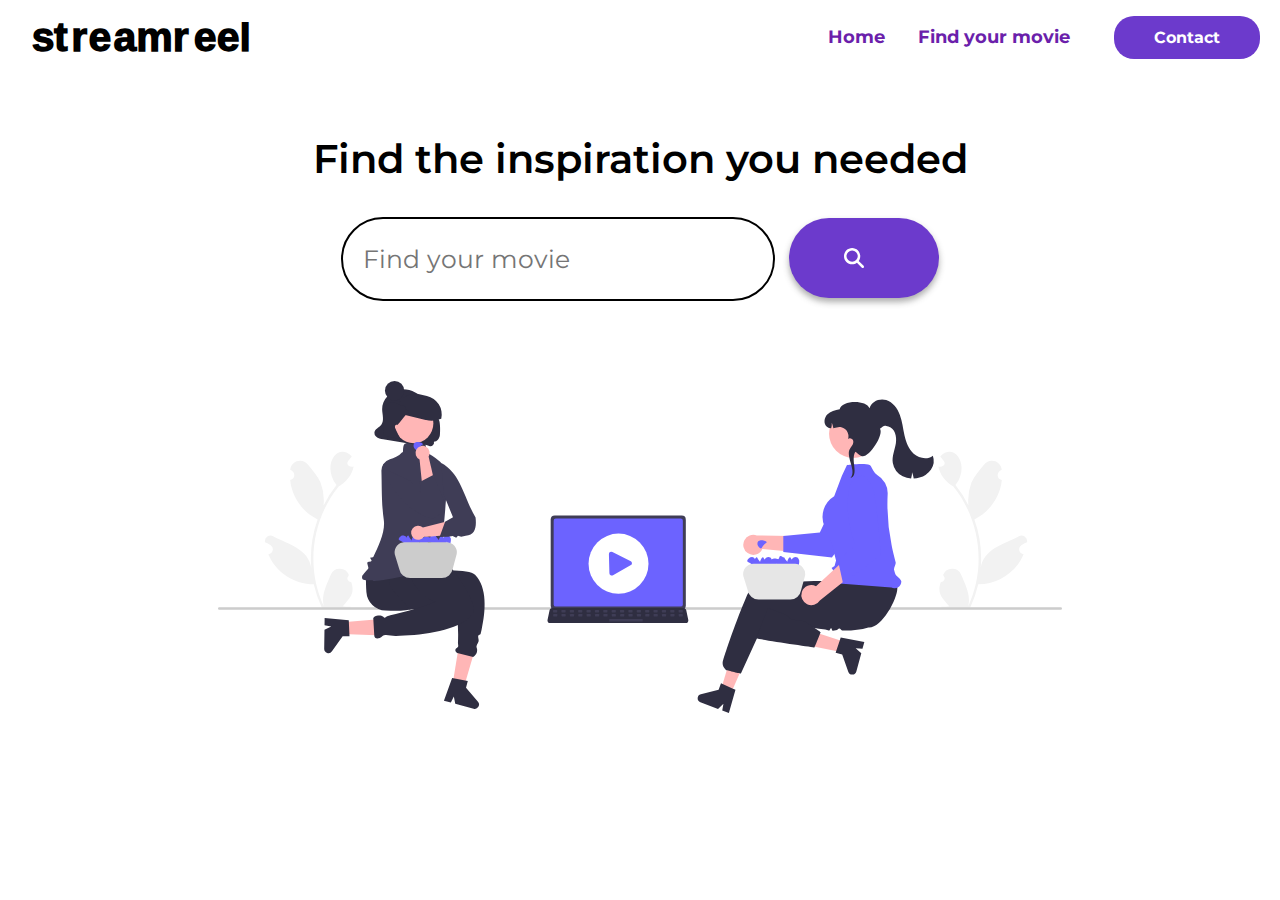
==== index.html @ 1ff20220 "searchSpinner" ====
<!DOCTYPE html>
<html lang="en">

<head>
    <meta charset="UTF-8">
    <meta name="viewport" content="width=device-width, initial-scale=1.0">
    <title>Stream Reel</title>
    <link rel="stylesheet" href="./styles.css">
</head>


<body>

    <div class="navbar">
        <div class="logo">
            <img src="./assets/SRtextlogo.svg" alt="Stream Reel Logo" />
        </div>
        <ul class="nav-links">
            <li class="home-link"><a href="#home">Home</a></li>
            <li class="find-movie"><a href="#find-your-movie">Find your movie</a></li>
        </ul>
        <div class="contact-button">
            <a href="#contact">Contact</a>
        </div>
    </div>
    <section>
        <div class="landing-page">
            <div class="header-landing">
                <h1 class="header-search">Find the inspiration you needed</h1>
            </div>
            <div class="search-bar">
                <input class="input-search" placeholder="Find your movie">
                <button class="search-button">
                    <svg xmlns="http://www.w3.org/2000/svg"
                        viewBox="0 0 512 512"><!--!Font Awesome Free 6.7.1 by @fontawesome - https://fontawesome.com License - https://fontawesome.com/license/free Copyright 2024 Fonticons, Inc.-->
                        <path
                            d="M416 208c0 45.9-14.9 88.3-40 122.7L502.6 457.4c12.5 12.5 12.5 32.8 0 45.3s-32.8 12.5-45.3 0L330.7 376c-34.4 25.2-76.8 40-122.7 40C93.1 416 0 322.9 0 208S93.1 0 208 0S416 93.1 416 208zM208 352a144 144 0 1 0 0-288 144 144 0 1 0 0 288z" />
                    </svg>
                    <div class="fa-spinner">
                        <svg xmlns="http://www.w3.org/2000/svg"
                            viewBox="0 0 512 512"><!--!Font Awesome Free 6.7.1 by @fontawesome - https://fontawesome.com License - https://fontawesome.com/license/free Copyright 2024 Fonticons, Inc.-->
                            <path
                                d="M304 48a48 48 0 1 0 -96 0 48 48 0 1 0 96 0zm0 416a48 48 0 1 0 -96 0 48 48 0 1 0 96 0zM48 304a48 48 0 1 0 0-96 48 48 0 1 0 0 96zm464-48a48 48 0 1 0 -96 0 48 48 0 1 0 96 0zM142.9 437A48 48 0 1 0 75 369.1 48 48 0 1 0 142.9 437zm0-294.2A48 48 0 1 0 75 75a48 48 0 1 0 67.9 67.9zM369.1 437A48 48 0 1 0 437 369.1 48 48 0 1 0 369.1 437z" />
                        </svg>
                    </div>
                    <div class="search-btn--loading">
                    </div>
            </div>
            </button>

            <div>
                <img class="movienight-img" src="./assets/undraw_movie_night_re_9umk.svg" alt="">
            </div>
        </div>



    </section>



</body>

</html>
---- styles.css ----
@import url(https://fonts.googleapis.com/css?family=Montserrat);

* {
  margin: 0;
  padding: 0;
  font-family: "Montserrat", sans-serif;
}

.header__movie-finder {
  color: darkblue;
}

/* 

NAVIGATION

 */

/* General styles */
body {
  margin: 0;
  font-family: Arial, sans-serif;
}

/* Navbar container */
.navbar {
  display: flex;
  align-items: center;
  padding: 10px 20px;
  background-color: #fff;
}

.logo {
  width: 100%;
  height: 30px;
  display: flex;
  padding: 12px;
}

/* Navigation links */
.nav-links {
  list-style: none;
  display: flex;
  align-items: center;
  justify-content: space-evenly;
  width: 100%;
  max-width: 300px;
  margin: 0;
  padding: 12px;
}

.nav-links li {
  font-size: 18px;
}

.nav-links a {
  text-decoration: none;
  color: #6b1fab;
  font-weight: bold;
  transition: color 0.3s ease;
}

.nav-links:after {
  background-color: #0a1f44;
  transition: all 0.25s cubic-bezier(0.694, 0.048, 0.335, 1);
  content: "";
  position: absolute;
  bottom: -3px;
  right: 0;
  left: auto;
  width: 0;
  height: 3px;
  z-index: 2;
}

.home-link {
  padding-right: 6px;
}

.find-movie {
  padding-right: 6px;
}

.nav-links a:hover {
  color: #000; /* Black on hover */
}

.contact-button a {
  text-decoration: none;
  color: #fff;
  background-color: #6c3acc; /* Purple background */
  padding: 12px 40px;
  border-radius: 20px; /* Rounded button */
  font-weight: bold;
  transition: background-color 0.3s ease;
}

.contact-button a:hover {
  background-color: #50138b; /* Darker purple on hover */
}

/* 

Landing page

 */

.landing-page {
  display: flex;
  flex-direction: column;
  text-align: center;
  justify-content: center;
  align-items: center;
}

.header-landing {
  font-size: 40px;
  margin-top: 60px;
  margin-bottom: 30px;
}

.header-search {
  font-size: 40px;
  font-weight: 600;
  margin-bottom: 4px;
}

.input-search {
  width: 400px;
  padding: 10px 15px;
  height: 60px;
  border: 2px solid;
  border-radius: 50px;
  font-size: 25px;
  text-indent: 5px;
  align-items: center;
}

.search-button {
  width: 150px;
  background-color: #6c3acc;
  border: none;
  border-radius: 50px;
  margin-left: 10px;
  padding: 12px 24px;
  padding-top: 30px;
  padding-bottom: 30px;
  display: inline-flex;
  align-items: center;
  justify-content: center;
  cursor: pointer;
  box-shadow: 0 4px 6px rgba(54, 54, 54, 0.408);
}

.search-button svg {
  fill: white;
  width: 20px;
  height: 20px;
  z-index: 1000;
}

.search-button:hover {
  background-color: #5b2eb3;
}

.search-button:active {
  transform: scale(0.95);
}

.movienight-img {
  margin-top: 80px;
}

.fa-spinner {
  width: 20px;
  height: 20px;
  animation: spinner 750ms infinite linear;
  z-index: -1;
}

@keyframes spinner {
  0% {
    transform: rotate(0);
  }

  100% {
    transform: rotate(360deg);
  }
}

.search-btn--loading {
  background-color: #5b2eb3;
  font-size: 20px;
  color: white;
  z-index: -1;
}

.search-btn--success {
  background-color: #5b2eb3;
  font-weight: 700;
  text-align: center;
  z-index: -1;
}
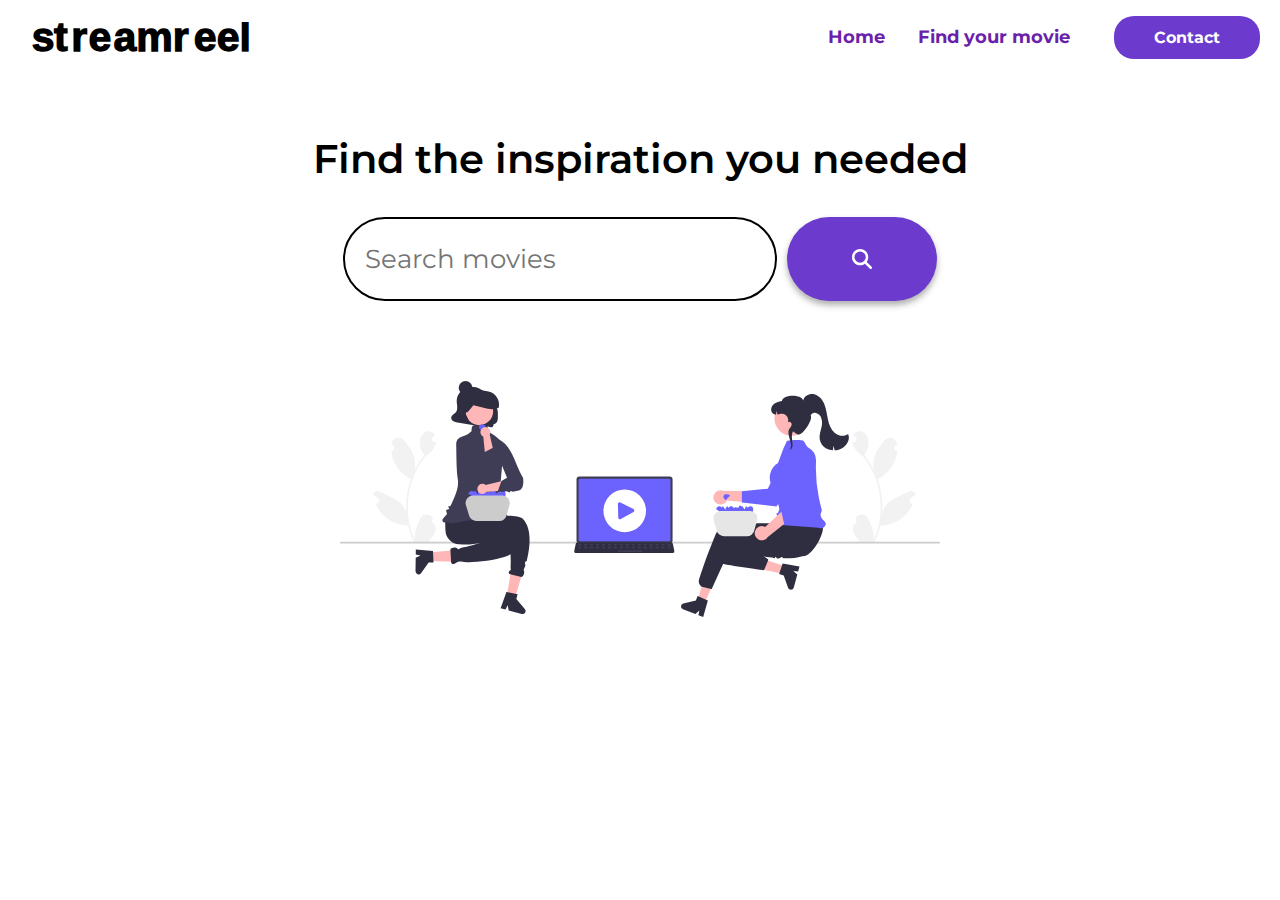
==== commit 4f6c3a31: "searchSpinnerFix" ====
--- a/index.html
+++ b/index.html
@@ -6,6 +6,7 @@
     <meta name="viewport" content="width=device-width, initial-scale=1.0">
     <title>Stream Reel</title>
     <link rel="stylesheet" href="./styles.css">
+
 </head>
 
 
@@ -28,37 +29,31 @@
             <div class="header-landing">
                 <h1 class="header-search">Find the inspiration you needed</h1>
             </div>
-            <div class="search-bar">
-                <input class="input-search" placeholder="Find your movie">
+
+
+            <div class="search-container">
+                <div class="search-bar">
+                    <input class="input-search" placeholder="Search movies">
+                </div>
                 <button class="search-button">
-                    <svg xmlns="http://www.w3.org/2000/svg"
+                    <svg class="search-icon" xmlns="http://www.w3.org/2000/svg"
                         viewBox="0 0 512 512"><!--!Font Awesome Free 6.7.1 by @fontawesome - https://fontawesome.com License - https://fontawesome.com/license/free Copyright 2024 Fonticons, Inc.-->
                         <path
                             d="M416 208c0 45.9-14.9 88.3-40 122.7L502.6 457.4c12.5 12.5 12.5 32.8 0 45.3s-32.8 12.5-45.3 0L330.7 376c-34.4 25.2-76.8 40-122.7 40C93.1 416 0 322.9 0 208S93.1 0 208 0S416 93.1 416 208zM208 352a144 144 0 1 0 0-288 144 144 0 1 0 0 288z" />
                     </svg>
-                    <div class="fa-spinner">
-                        <svg xmlns="http://www.w3.org/2000/svg"
-                            viewBox="0 0 512 512"><!--!Font Awesome Free 6.7.1 by @fontawesome - https://fontawesome.com License - https://fontawesome.com/license/free Copyright 2024 Fonticons, Inc.-->
-                            <path
-                                d="M304 48a48 48 0 1 0 -96 0 48 48 0 1 0 96 0zm0 416a48 48 0 1 0 -96 0 48 48 0 1 0 96 0zM48 304a48 48 0 1 0 0-96 48 48 0 1 0 0 96zm464-48a48 48 0 1 0 -96 0 48 48 0 1 0 96 0zM142.9 437A48 48 0 1 0 75 369.1 48 48 0 1 0 142.9 437zm0-294.2A48 48 0 1 0 75 75a48 48 0 1 0 67.9 67.9zM369.1 437A48 48 0 1 0 437 369.1 48 48 0 1 0 369.1 437z" />
-                        </svg>
-                    </div>
-                    <div class="search-btn--loading">
-                    </div>
+                    <svg class="fa-spinner" xmlns="http://www.w3.org/2000/svg"
+                        viewBox="0 0 512 512"><!--!Font Awesome Free 6.7.1 by @fontawesome - https://fontawesome.com License - https://fontawesome.com/license/free Copyright 2024 Fonticons, Inc.-->
+                        <path
+                            d="M304 48a48 48 0 1 0 -96 0 48 48 0 1 0 96 0zm0 416a48 48 0 1 0 -96 0 48 48 0 1 0 96 0zM48 304a48 48 0 1 0 0-96 48 48 0 1 0 0 96zm464-48a48 48 0 1 0 -96 0 48 48 0 1 0 96 0zM142.9 437A48 48 0 1 0 75 369.1 48 48 0 1 0 142.9 437zm0-294.2A48 48 0 1 0 75 75a48 48 0 1 0 67.9 67.9zM369.1 437A48 48 0 1 0 437 369.1 48 48 0 1 0 369.1 437z" />
+                    </svg>
+                </button>
             </div>
-            </button>
-
             <div>
                 <img class="movienight-img" src="./assets/undraw_movie_night_re_9umk.svg" alt="">
             </div>
         </div>
-
-
-
     </section>
-
-
-
+    <script src="./index.js"></script>
 </body>
 
 </html>--- a/styles.css
+++ b/styles.css
@@ -131,12 +131,18 @@
   height: 60px;
   border: 2px solid;
   border-radius: 50px;
-  font-size: 25px;
+  font-size: 26px;
   text-indent: 5px;
   align-items: center;
 }
 
+.search-container {
+  display: flex;
+  position: relative;
+}
+
 .search-button {
+  position: relative;
   width: 150px;
   background-color: #6c3acc;
   border: none;
@@ -150,13 +156,14 @@
   justify-content: center;
   cursor: pointer;
   box-shadow: 0 4px 6px rgba(54, 54, 54, 0.408);
-}
-
-.search-button svg {
+  overflow: hidden;
+}
+
+.search-icon {
+  position: absolute;
   fill: white;
   width: 20px;
   height: 20px;
-  z-index: 1000;
 }
 
 .search-button:hover {
@@ -167,15 +174,21 @@
   transform: scale(0.95);
 }
 
-.movienight-img {
-  margin-top: 80px;
-}
-
 .fa-spinner {
+  fill: white;
   width: 20px;
   height: 20px;
   animation: spinner 750ms infinite linear;
-  z-index: -1;
+  position: absolute;
+  display: none;
+}
+
+.show-spinner {
+  display: block;
+}
+
+.hide-icon {
+  display: none;
 }
 
 @keyframes spinner {
@@ -188,16 +201,7 @@
   }
 }
 
-.search-btn--loading {
-  background-color: #5b2eb3;
-  font-size: 20px;
-  color: white;
-  z-index: -1;
-}
-
-.search-btn--success {
-  background-color: #5b2eb3;
-  font-weight: 700;
-  text-align: center;
-  z-index: -1;
-}
+.movienight-img {
+  width: 600px;
+  margin-top: 80px;
+}
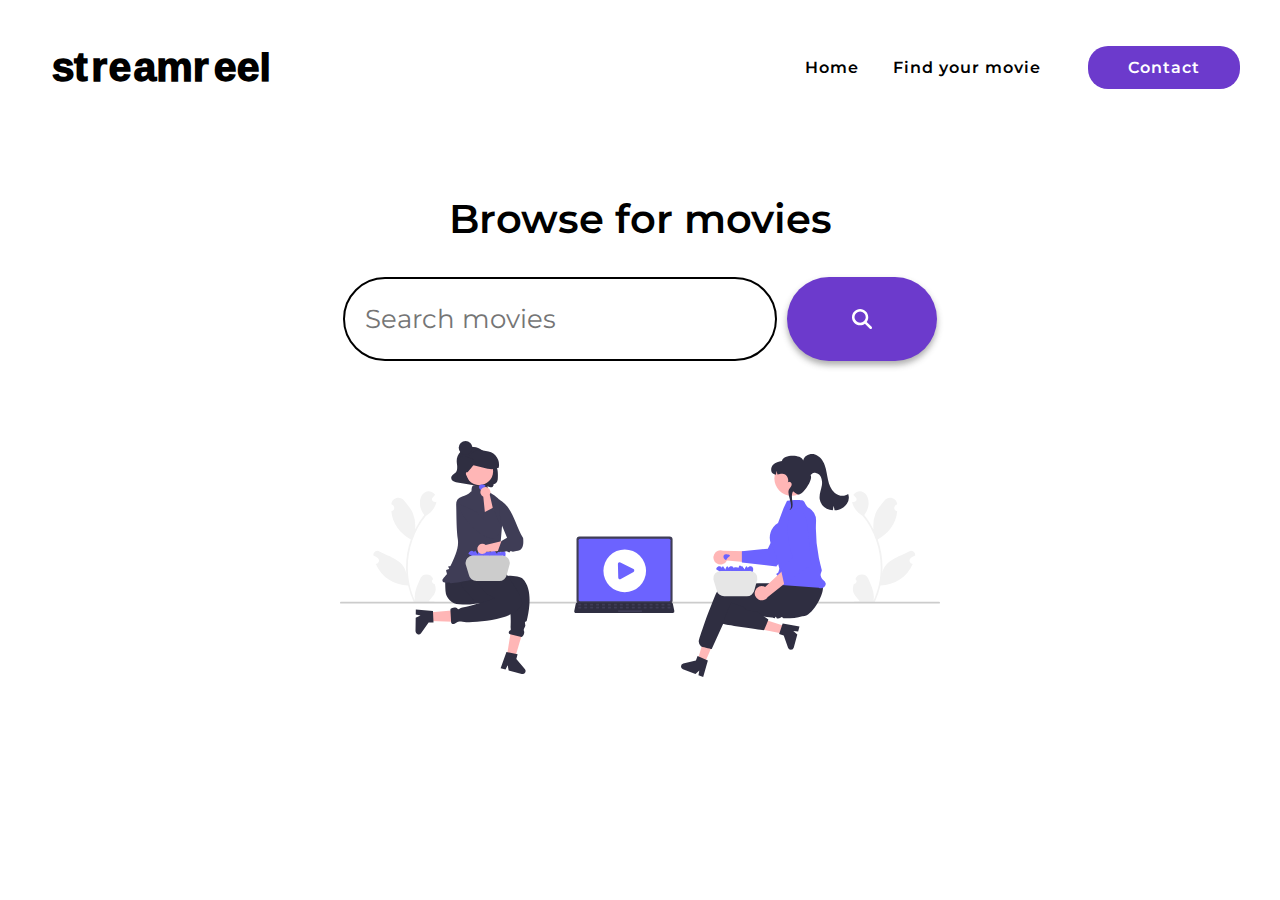
==== commit 7d83a026: "gitUpdate.1.10" ====
--- a/index.html
+++ b/index.html
@@ -6,7 +6,6 @@
     <meta name="viewport" content="width=device-width, initial-scale=1.0">
     <title>Stream Reel</title>
     <link rel="stylesheet" href="./styles.css">
-
 </head>
 
 
@@ -18,7 +17,7 @@
         </div>
         <ul class="nav-links">
             <li class="home-link"><a href="#home">Home</a></li>
-            <li class="find-movie"><a href="#find-your-movie">Find your movie</a></li>
+            <li class="find-movie"><a href="#find-your-movie" target="_blank">Find your movie</a></li>
         </ul>
         <div class="contact-button">
             <a href="#contact">Contact</a>
@@ -27,7 +26,7 @@
     <section>
         <div class="landing-page">
             <div class="header-landing">
-                <h1 class="header-search">Find the inspiration you needed</h1>
+                <h1 class="header-search">Browse for movies</h1>
             </div>
 
 
@@ -53,6 +52,20 @@
             </div>
         </div>
     </section>
+
+
+    <section id="search">
+        <div class="progress-bar">
+            <div class="progress-bar-track"></div>
+            <div class="progress-bar-fill"></div>
+            <div class="progress-bar-buffer"></div>
+        </div>
+        <div id="filter" class="content-wrapper">
+            <h1 class="search-info"></h1>
+        </div>
+    </section>
+
+
     <script src="./index.js"></script>
 </body>
 
--- a/styles.css
+++ b/styles.css
@@ -17,16 +17,22 @@
  */
 
 /* General styles */
+
 body {
   margin: 0;
   font-family: Arial, sans-serif;
 }
 
 /* Navbar container */
+
 .navbar {
-  display: flex;
-  align-items: center;
-  padding: 10px 20px;
+  position: relative;
+  align-items: center;
+  z-index: 2;
+  position: relative;
+  display: flex;
+  align-items: center;
+  padding: 40px 40px;
   background-color: #fff;
 }
 
@@ -38,7 +44,10 @@
 }
 
 /* Navigation links */
+
 .nav-links {
+  font-weight: lighter;
+  letter-spacing: 1px;
   list-style: none;
   display: flex;
   align-items: center;
@@ -50,14 +59,14 @@
 }
 
 .nav-links li {
-  font-size: 18px;
+  font-size: 16px;
 }
 
 .nav-links a {
   text-decoration: none;
-  color: #6b1fab;
-  font-weight: bold;
+  color: #000000;
   transition: color 0.3s ease;
+  font-weight: 600;
 }
 
 .nav-links:after {
@@ -82,21 +91,25 @@
 }
 
 .nav-links a:hover {
-  color: #000; /* Black on hover */
+  color: #a574ff; /* Black on hover */
 }
 
 .contact-button a {
+  font-size: 16px;
+  font-weight: 600;
   text-decoration: none;
   color: #fff;
   background-color: #6c3acc; /* Purple background */
   padding: 12px 40px;
   border-radius: 20px; /* Rounded button */
-  font-weight: bold;
-  transition: background-color 0.3s ease;
+  letter-spacing: 1px;
+  transition: 1s ease;
 }
 
 .contact-button a:hover {
-  background-color: #50138b; /* Darker purple on hover */
+  background-color: #a574ff; /* Darker purple on hover */
+  transition: 0.5s ease-out;
+  font-weight: 700;
 }
 
 /* 
@@ -205,3 +218,44 @@
   width: 600px;
   margin-top: 80px;
 }
+
+/* Find your movie  */
+
+.overlay {
+  background-repeat: no-repeat;
+  background-position: 50%;
+  background-size: cover;
+  background-attachment: fixed;
+  width: 100%;
+  position: absolute;
+  top: 0;
+  left: 0;
+  bottom: 0;
+  right: 0;
+  z-index: 1;
+}
+
+.progress-bar {
+  position: absolute;
+  top: 0px;
+  left: 0px;
+  right: 0px;
+}
+
+.progress-bar-track {
+  left: -150%;
+  animation: b 2s linear infinite;
+}
+
+/* Search */
+
+.search {
+  display: flex;
+  position: absolute;
+  padding: 40px 20px;
+  flex-direction: column;
+}
+
+.filter {
+  padding: 0 20px;
+}
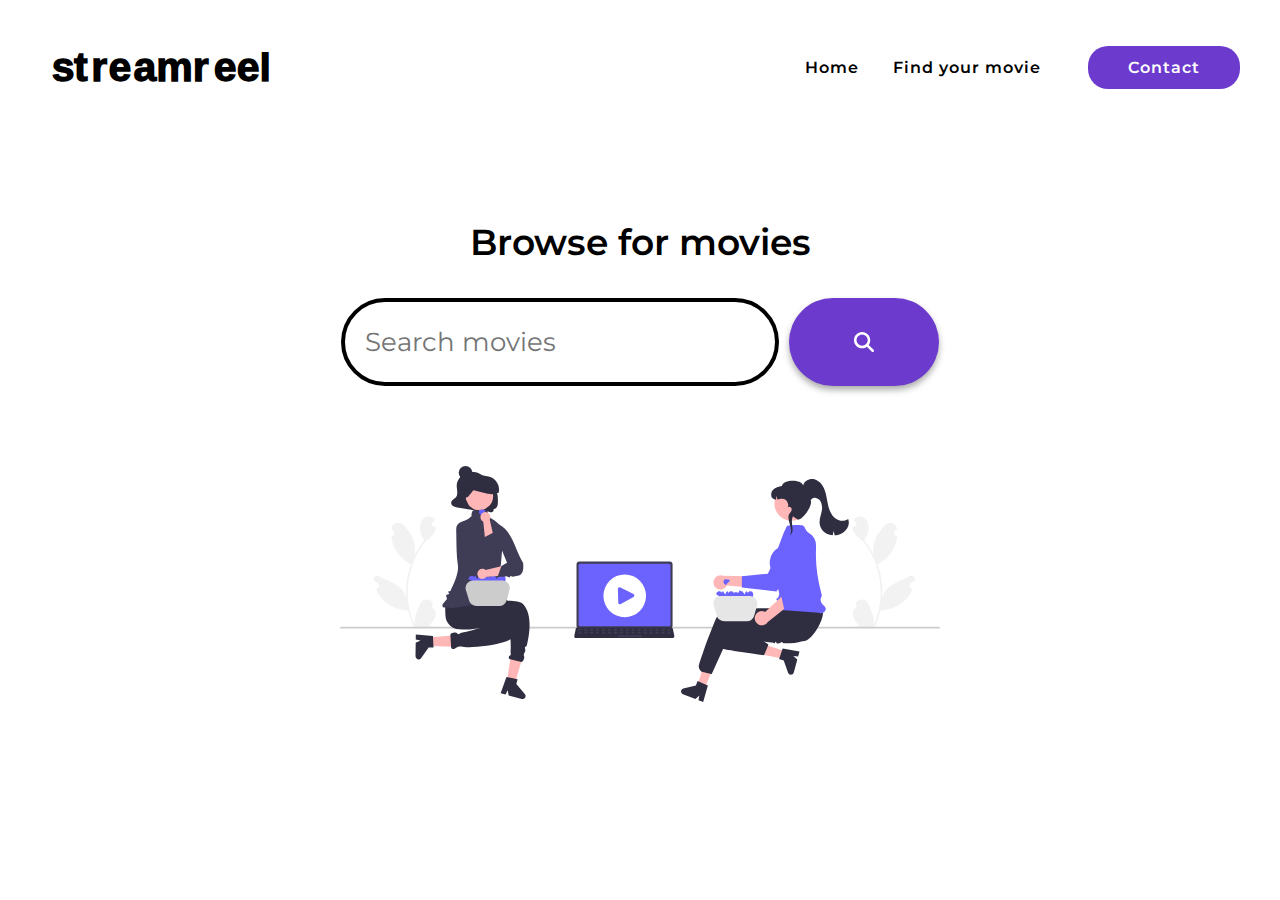
==== commit 2992ba48: "gitUpdate.1.13.3" ====
--- a/index.html
+++ b/index.html
@@ -10,63 +10,66 @@
 
 
 <body>
+    <div id="app">
 
-    <div class="navbar">
-        <div class="logo">
-            <img src="./assets/SRtextlogo.svg" alt="Stream Reel Logo" />
+        <div class="navbar">
+            <div class="logo">
+                <img src="./assets/SRtextlogo.svg" alt="Stream Reel Logo" />
+            </div>
+            <ul class="nav-links">
+                <li class="home-link"><a href="#home">Home</a></li>
+                <li class="find-movie"><a href="/find-movie.html" target="_blank">Find your movie</a></li>
+            </ul>
+            <div class="contact-button">
+                <a href="#contact">Contact</a>
+            </div>
         </div>
-        <ul class="nav-links">
-            <li class="home-link"><a href="#home">Home</a></li>
-            <li class="find-movie"><a href="#find-your-movie" target="_blank">Find your movie</a></li>
-        </ul>
-        <div class="contact-button">
-            <a href="#contact">Contact</a>
-        </div>
-    </div>
-    <section>
-        <div class="landing-page">
-            <div class="header-landing">
-                <h1 class="header-search">Browse for movies</h1>
+        <section>
+            <div class="landing-page">
+                <div class="header-landing">
+                    <h1 class="header-search">Browse for movies</h1>
+                </div>
+
+
+                <div class="search-container">
+                    <div class="search-bar">
+                        <input class="input-search" placeholder="Search movies">
+                    </div>
+                    <button class="search-button">
+                        <svg class="search-icon" xmlns="http://www.w3.org/2000/svg"
+                            viewBox="0 0 512 512"><!--!Font Awesome Free 6.7.1 by @fontawesome - https://fontawesome.com License - https://fontawesome.com/license/free Copyright 2024 Fonticons, Inc.-->
+                            <path
+                                d="M416 208c0 45.9-14.9 88.3-40 122.7L502.6 457.4c12.5 12.5 12.5 32.8 0 45.3s-32.8 12.5-45.3 0L330.7 376c-34.4 25.2-76.8 40-122.7 40C93.1 416 0 322.9 0 208S93.1 0 208 0S416 93.1 416 208zM208 352a144 144 0 1 0 0-288 144 144 0 1 0 0 288z" />
+                        </svg>
+                        <svg class="fa-spinner" xmlns="http://www.w3.org/2000/svg"
+                            viewBox="0 0 512 512"><!--!Font Awesome Free 6.7.1 by @fontawesome - https://fontawesome.com License - https://fontawesome.com/license/free Copyright 2024 Fonticons, Inc.-->
+                            <path
+                                d="M304 48a48 48 0 1 0 -96 0 48 48 0 1 0 96 0zm0 416a48 48 0 1 0 -96 0 48 48 0 1 0 96 0zM48 304a48 48 0 1 0 0-96 48 48 0 1 0 0 96zm464-48a48 48 0 1 0 -96 0 48 48 0 1 0 96 0zM142.9 437A48 48 0 1 0 75 369.1 48 48 0 1 0 142.9 437zm0-294.2A48 48 0 1 0 75 75a48 48 0 1 0 67.9 67.9zM369.1 437A48 48 0 1 0 437 369.1 48 48 0 1 0 369.1 437z" />
+                        </svg>
+                    </button>
+                </div>
+                <div>
+                    <img class="movienight-img" src="./assets/undraw_movie_night_re_9umk.svg" alt="">
+                </div>
+                <div class="user-list"></div>
             </div>
 
-
-            <div class="search-container">
-                <div class="search-bar">
-                    <input class="input-search" placeholder="Search movies">
-                </div>
-                <button class="search-button">
-                    <svg class="search-icon" xmlns="http://www.w3.org/2000/svg"
-                        viewBox="0 0 512 512"><!--!Font Awesome Free 6.7.1 by @fontawesome - https://fontawesome.com License - https://fontawesome.com/license/free Copyright 2024 Fonticons, Inc.-->
-                        <path
-                            d="M416 208c0 45.9-14.9 88.3-40 122.7L502.6 457.4c12.5 12.5 12.5 32.8 0 45.3s-32.8 12.5-45.3 0L330.7 376c-34.4 25.2-76.8 40-122.7 40C93.1 416 0 322.9 0 208S93.1 0 208 0S416 93.1 416 208zM208 352a144 144 0 1 0 0-288 144 144 0 1 0 0 288z" />
-                    </svg>
-                    <svg class="fa-spinner" xmlns="http://www.w3.org/2000/svg"
-                        viewBox="0 0 512 512"><!--!Font Awesome Free 6.7.1 by @fontawesome - https://fontawesome.com License - https://fontawesome.com/license/free Copyright 2024 Fonticons, Inc.-->
-                        <path
-                            d="M304 48a48 48 0 1 0 -96 0 48 48 0 1 0 96 0zm0 416a48 48 0 1 0 -96 0 48 48 0 1 0 96 0zM48 304a48 48 0 1 0 0-96 48 48 0 1 0 0 96zm464-48a48 48 0 1 0 -96 0 48 48 0 1 0 96 0zM142.9 437A48 48 0 1 0 75 369.1 48 48 0 1 0 142.9 437zm0-294.2A48 48 0 1 0 75 75a48 48 0 1 0 67.9 67.9zM369.1 437A48 48 0 1 0 437 369.1 48 48 0 1 0 369.1 437z" />
-                    </svg>
-                </button>
-            </div>
-            <div>
-                <img class="movienight-img" src="./assets/undraw_movie_night_re_9umk.svg" alt="">
-            </div>
-        </div>
-    </section>
+        </section>
 
 
-    <section id="search">
-        <div class="progress-bar">
-            <div class="progress-bar-track"></div>
-            <div class="progress-bar-fill"></div>
-            <div class="progress-bar-buffer"></div>
-        </div>
-        <div id="filter" class="content-wrapper">
-            <h1 class="search-info"></h1>
-        </div>
-    </section>
+        <section id="search">
+            <div class="progress-bar">
+                <div class="progress-bar-track"></div>
+                <div class="progress-bar-fill"></div>
+                <div class="progress-bar-buffer"></div>
+            </div>
+            <div id="filter" class="content-wrapper">
+                <h1 class="search-info"></h1>
+            </div>
+        </section>
+        <script src="./index.js"></script>
 
-
-    <script src="./index.js"></script>
+    </div>
 </body>
 
 </html>--- a/styles.css
+++ b/styles.css
@@ -32,6 +32,7 @@
   position: relative;
   display: flex;
   align-items: center;
+  margin-bottom: 26px;
   padding: 40px 40px;
   background-color: #fff;
 }
@@ -56,6 +57,10 @@
   max-width: 300px;
   margin: 0;
   padding: 12px;
+}
+
+.find-movie-page .nav-links a {
+  color: white;
 }
 
 .nav-links li {
@@ -133,16 +138,21 @@
 }
 
 .header-search {
-  font-size: 40px;
+  font-size: 36px;
   font-weight: 600;
   margin-bottom: 4px;
+}
+
+.header-search2 {
+  color: white;
+  font-size: 36px;
 }
 
 .input-search {
   width: 400px;
   padding: 10px 15px;
   height: 60px;
-  border: 2px solid;
+  border: 4px solid;
   border-radius: 50px;
   font-size: 26px;
   text-indent: 5px;
@@ -152,6 +162,7 @@
 .search-container {
   display: flex;
   position: relative;
+  z-index: 2;
 }
 
 .search-button {
@@ -221,18 +232,25 @@
 
 /* Find your movie  */
 
-.overlay {
-  background-repeat: no-repeat;
-  background-position: 50%;
+.background-img {
+  background-image: url(./assets/violet.gradient.png);
+  position: absolute;
+  background-position: center;
   background-size: cover;
-  background-attachment: fixed;
   width: 100%;
+  height: 300%;
   position: absolute;
   top: 0;
   left: 0;
-  bottom: 0;
-  right: 0;
-  z-index: 1;
+  z-index: -1;
+}
+
+.user-list {
+  position: relative; /* Ensures it stays in the normal document flow */
+  z-index: 1; /* Ensures it appears above the background image */
+  margin-top: 80px; /* Adds space between the search bar and the results */
+  padding: 20px; /* Adds padding inside the container */
+  border-radius: 10px; /* Optional: Rounds the corners */
 }
 
 .progress-bar {
@@ -259,3 +277,37 @@
 .filter {
   padding: 0 20px;
 }
+
+/* Results Section */
+
+.results {
+  position: relative;
+  z-index: 1; /* Ensures it appears above the background image */
+  margin-top: 60px; /* Adds space between the search bar and the results */
+  padding: 20px; /* Adds padding inside the container */
+  border-radius: 10px; /* Optional: Rounds the corners */
+  max-width: 800px; /* Optional: Limits the width of the results container */
+  margin-left: auto;
+  margin-right: auto;
+}
+
+.user-list {
+  display: flex;
+  flex-wrap: wrap;
+  gap: 20px; /* Adds space between movie cards */
+  justify-content: center;
+}
+
+.user-card {
+  background-color: #fff;
+  border-radius: 10px;
+  box-shadow: 0 4px 6px rgba(0, 0, 0, 0.1);
+  padding: 15px;
+  width: 200px; /* Adjust the width as needed */
+  text-align: center;
+}
+
+.user-card img {
+  max-width: 100%;
+  border-radius: 5px;
+}
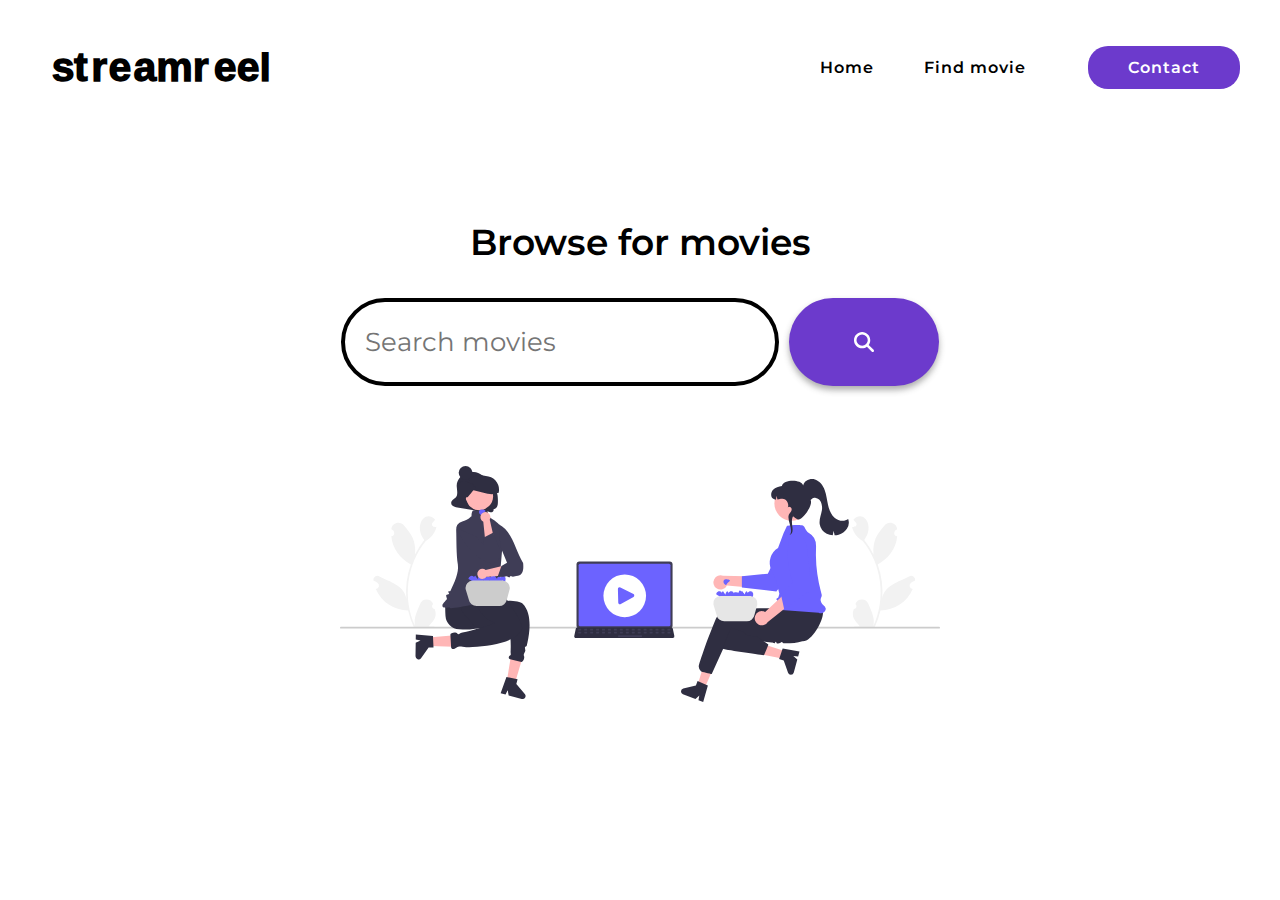
==== commit 90c49ae8: "gitUpdate.1.13.4" ====
--- a/index.html
+++ b/index.html
@@ -17,8 +17,8 @@
                 <img src="./assets/SRtextlogo.svg" alt="Stream Reel Logo" />
             </div>
             <ul class="nav-links">
-                <li class="home-link"><a href="#home">Home</a></li>
-                <li class="find-movie"><a href="/find-movie.html" target="_blank">Find your movie</a></li>
+                <li class="home-link"><a href="/index.html">Home</a></li>
+                <li class="find-movie"><a href="/find-movie.html" target="_blank">Find movie</a></li>
             </ul>
             <div class="contact-button">
                 <a href="#contact">Contact</a>
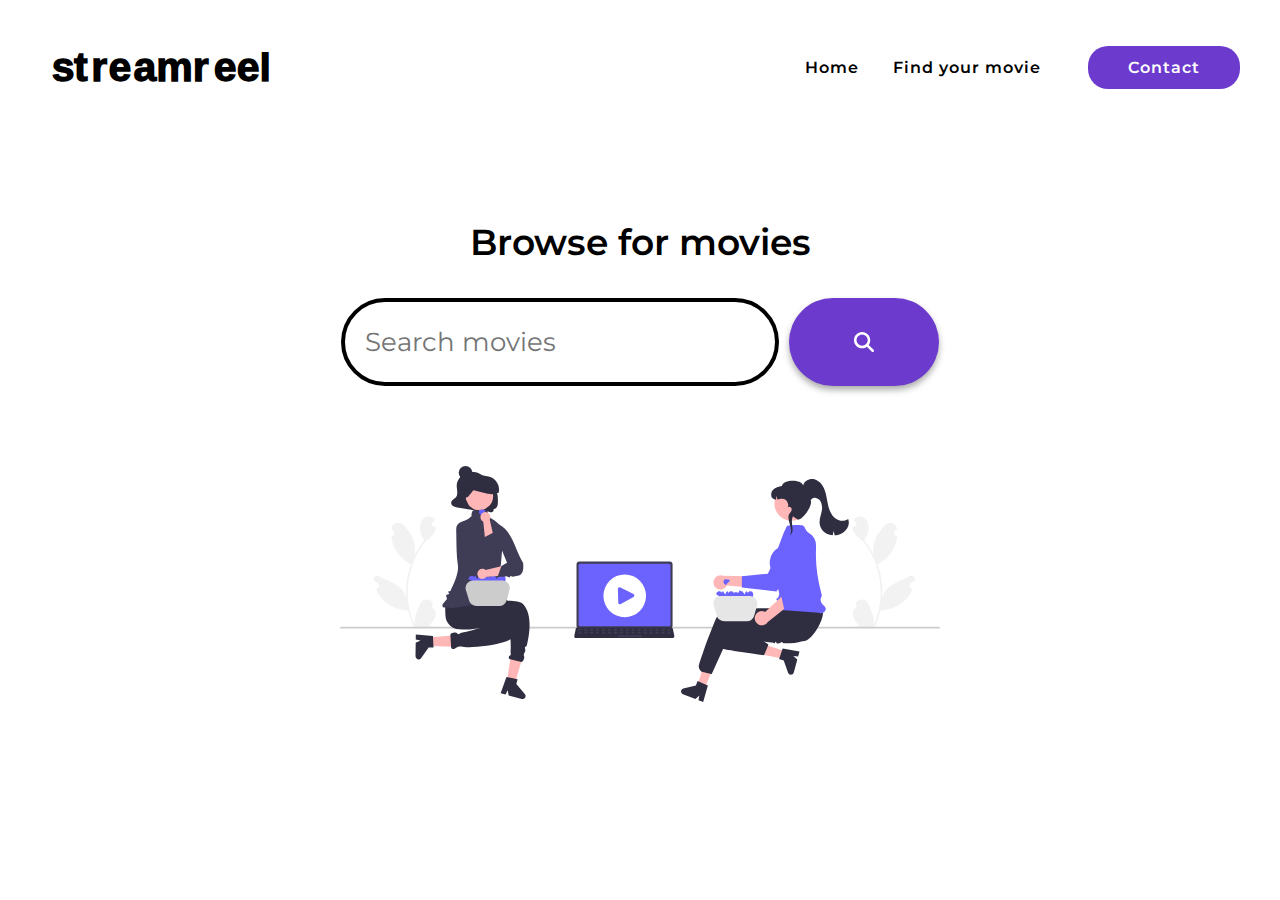
==== commit b70bf76d: "gitUpdate.1.13.5" ====
--- a/index.html
+++ b/index.html
@@ -18,7 +18,7 @@
             </div>
             <ul class="nav-links">
                 <li class="home-link"><a href="/index.html">Home</a></li>
-                <li class="find-movie"><a href="/find-movie.html" target="_blank">Find movie</a></li>
+                <li class="find-movie"><a href="/find-movie.html" target="_blank">Find your movie</a></li>
             </ul>
             <div class="contact-button">
                 <a href="#contact">Contact</a>
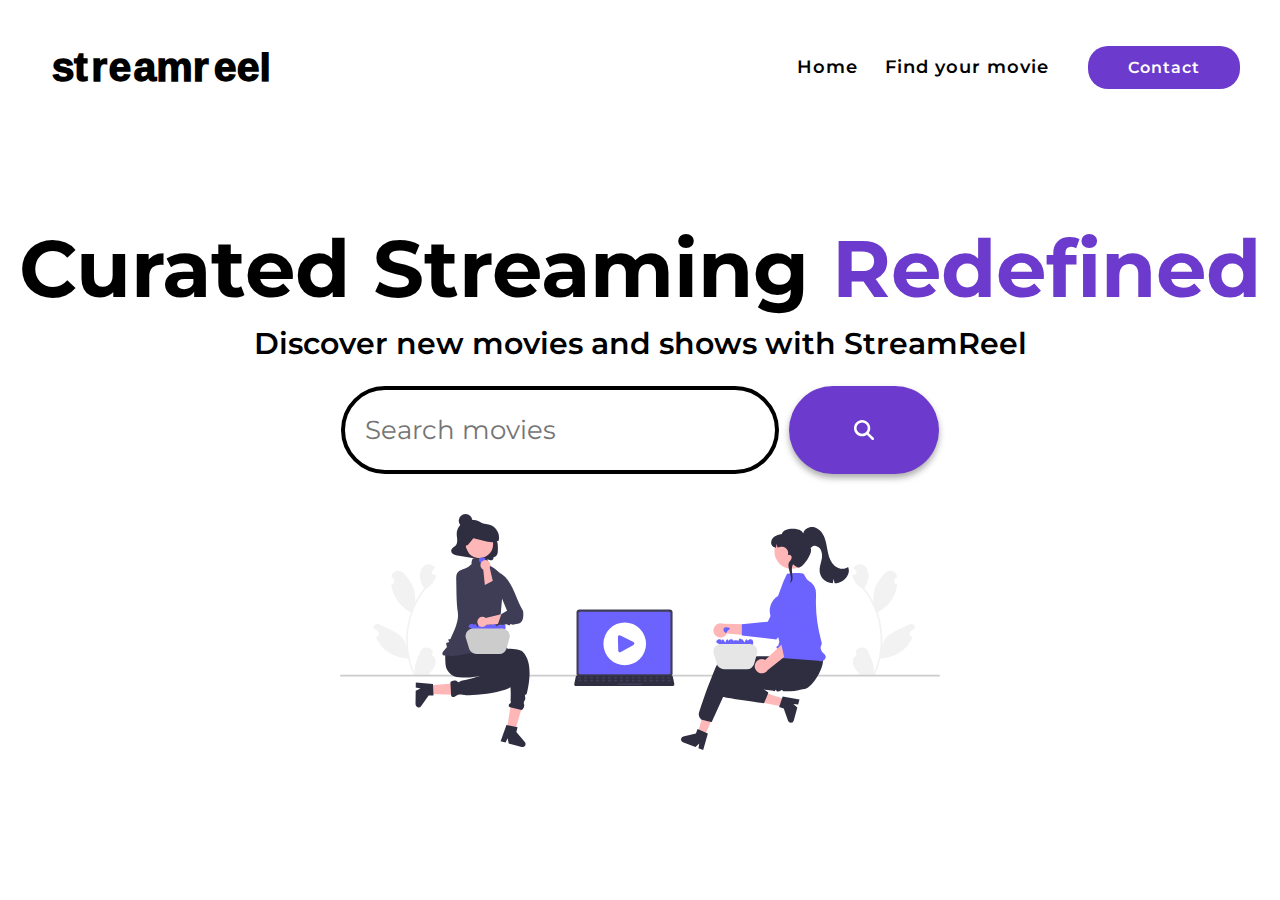
==== commit a2a6bcc3: "update1.15" ====
--- a/index.html
+++ b/index.html
@@ -4,14 +4,13 @@
 <head>
     <meta charset="UTF-8">
     <meta name="viewport" content="width=device-width, initial-scale=1.0">
-    <title>Stream Reel</title>
+    <title>StreamReel</title>
     <link rel="stylesheet" href="./styles.css">
 </head>
 
 
 <body>
     <div id="app">
-
         <div class="navbar">
             <div class="logo">
                 <img src="./assets/SRtextlogo.svg" alt="Stream Reel Logo" />
@@ -27,10 +26,9 @@
         <section>
             <div class="landing-page">
                 <div class="header-landing">
-                    <h1 class="header-search">Browse for movies</h1>
+                    <h1 class="header">Curated Streaming <span class="purple-text">Redefined</span></h1>
+                    <h1 class="header-search">Discover new movies and shows with StreamReel</h1>
                 </div>
-
-
                 <div class="search-container">
                     <div class="search-bar">
                         <input class="input-search" placeholder="Search movies">
--- a/styles.css
+++ b/styles.css
@@ -10,6 +10,14 @@
   color: darkblue;
 }
 
+.purple-text {
+  color: #6c3acc;
+}
+
+.bold-text {
+  font-weight: 800;
+}
+
 /* 
 
 NAVIGATION
@@ -38,6 +46,7 @@
 }
 
 .logo {
+  display: flex;
   width: 100%;
   height: 30px;
   display: flex;
@@ -68,6 +77,7 @@
 }
 
 .nav-links a {
+  font-size: 18px;
   text-decoration: none;
   color: #000000;
   transition: color 0.3s ease;
@@ -96,7 +106,7 @@
 }
 
 .nav-links a:hover {
-  color: #a574ff; /* Black on hover */
+  color: #a574ff;
 }
 
 .contact-button a {
@@ -104,15 +114,15 @@
   font-weight: 600;
   text-decoration: none;
   color: #fff;
-  background-color: #6c3acc; /* Purple background */
+  background-color: #6c3acc;
   padding: 12px 40px;
-  border-radius: 20px; /* Rounded button */
+  border-radius: 20px;
   letter-spacing: 1px;
   transition: 1s ease;
 }
 
 .contact-button a:hover {
-  background-color: #a574ff; /* Darker purple on hover */
+  background-color: #a574ff;
   transition: 0.5s ease-out;
   font-weight: 700;
 }
@@ -131,21 +141,31 @@
   align-items: center;
 }
 
+.header {
+  color: black;
+}
+
 .header-landing {
   font-size: 40px;
   margin-top: 60px;
-  margin-bottom: 30px;
+  margin-bottom: 20px;
+  animation: fadeIn 1.5s ease-in-out;
+}
+
+@keyframes fadeIn {
+  0% {
+    opacity: 0;
+  }
+  100% {
+    opacity: 1;
+  }
 }
 
 .header-search {
-  font-size: 36px;
+  font-size: 30px;
   font-weight: 600;
   margin-bottom: 4px;
-}
-
-.header-search2 {
-  color: white;
-  font-size: 36px;
+  margin-top: 8px;
 }
 
 .input-search {
@@ -163,6 +183,11 @@
   display: flex;
   position: relative;
   z-index: 2;
+}
+
+.search-bar {
+  position: relative;
+  display: flex;
 }
 
 .search-button {
@@ -183,6 +208,24 @@
   overflow: hidden;
 }
 
+.search-button2 {
+  position: relative;
+  width: 150px;
+  background-color: #ffffff;
+  border: none;
+  border-radius: 50px;
+  margin-left: 10px;
+  padding: 12px 24px;
+  padding-top: 30px;
+  padding-bottom: 30px;
+  display: inline-flex;
+  align-items: center;
+  justify-content: center;
+  cursor: pointer;
+  box-shadow: 0 4px 6px rgba(54, 54, 54, 0.408);
+  overflow: hidden;
+}
+
 .search-icon {
   position: absolute;
   fill: white;
@@ -227,7 +270,7 @@
 
 .movienight-img {
   width: 600px;
-  margin-top: 80px;
+  margin-top: 40px;
 }
 
 /* Find your movie  */
@@ -245,12 +288,20 @@
   z-index: -1;
 }
 
+.browse-movies {
+  font-size: 60px;
+  color: rgb(255, 255, 255);
+  z-index: 2;
+  margin-bottom: 16px;
+  margin-top: 30px;
+}
+
 .user-list {
-  position: relative; /* Ensures it stays in the normal document flow */
-  z-index: 1; /* Ensures it appears above the background image */
-  margin-top: 80px; /* Adds space between the search bar and the results */
-  padding: 20px; /* Adds padding inside the container */
-  border-radius: 10px; /* Optional: Rounds the corners */
+  position: relative;
+  z-index: 1;
+  margin-top: 80px;
+  padding: 20px;
+  border-radius: 10px;
 }
 
 .progress-bar {
@@ -280,21 +331,124 @@
 
 /* Results Section */
 
+.results-container {
+  position: relative;
+  z-index: 1;
+  margin-top: 100px;
+  padding: 20px;
+}
+
 .results {
   position: relative;
-  z-index: 1; /* Ensures it appears above the background image */
-  margin-top: 60px; /* Adds space between the search bar and the results */
-  padding: 20px; /* Adds padding inside the container */
-  border-radius: 10px; /* Optional: Rounds the corners */
-  max-width: 800px; /* Optional: Limits the width of the results container */
+  z-index: 1;
+  margin-top: 100px;
+  padding: 20px;
+  border-radius: 10px;
+  max-width: 1200px;
   margin-left: auto;
   margin-right: auto;
 }
 
+.search-results {
+  display: flex;
+  justify-content: space-between;
+}
+
+.slider-wrapper {
+  position: relative;
+  width: 100%;
+  max-width: 500px;
+  margin: 20px auto;
+}
+
+/* Range Slider Styling */
+input[type="range"] {
+  -webkit-appearance: none;
+  appearance: none;
+  width: 100%;
+  height: 8px;
+  background: transparent;
+  position: absolute;
+  top: 0;
+  left: 0;
+  pointer-events: none;
+  z-index: 2;
+}
+
+/* Thumb Styling */
+input[type="range"]::-webkit-slider-thumb {
+  -webkit-appearance: none;
+  appearance: none;
+  width: 20px;
+  height: 20px;
+  background: #6c3acc;
+  border-radius: 50%;
+  cursor: pointer;
+  pointer-events: auto;
+  position: relative;
+  z-index: 3;
+}
+
+input[type="range"]::-moz-range-thumb {
+  width: 20px;
+  height: 20px;
+  background: #6c3acc;
+  border-radius: 50%;
+  cursor: pointer;
+  pointer-events: auto;
+  position: relative;
+  z-index: 3;
+}
+
+.slider-wrapper::before {
+  content: "";
+  position: absolute;
+  top: 50%;
+  left: var(--min-thumb-position, 0);
+  right: calc(100% - var(--max-thumb-position, 100%));
+  height: 8px;
+  background: #b3a9bb;
+  border-radius: 5px;
+  transform: translateY(-50%);
+  z-index: 1;
+}
+
+#price-range {
+  width: 100%;
+}
+
+#min-year {
+  z-index: 4;
+}
+
+#max-year {
+  z-index: 3;
+}
+
+.slider {
+  position: absolute;
+  top: 50%;
+  left: 0;
+  right: 0;
+  height: 8px;
+  background: #ddd;
+  border-radius: 5px;
+  transform: translateY(-50%);
+  z-index: 0;
+}
+
+.year-filter {
+  display: flex;
+  flex-direction: column;
+  align-items: flex-start;
+  gap: 10px;
+  font-weight: 600;
+}
+
 .user-list {
   display: flex;
   flex-wrap: wrap;
-  gap: 20px; /* Adds space between movie cards */
+  gap: 20px;
   justify-content: center;
 }
 
@@ -303,7 +457,7 @@
   border-radius: 10px;
   box-shadow: 0 4px 6px rgba(0, 0, 0, 0.1);
   padding: 15px;
-  width: 200px; /* Adjust the width as needed */
+  width: 200px;
   text-align: center;
 }
 
